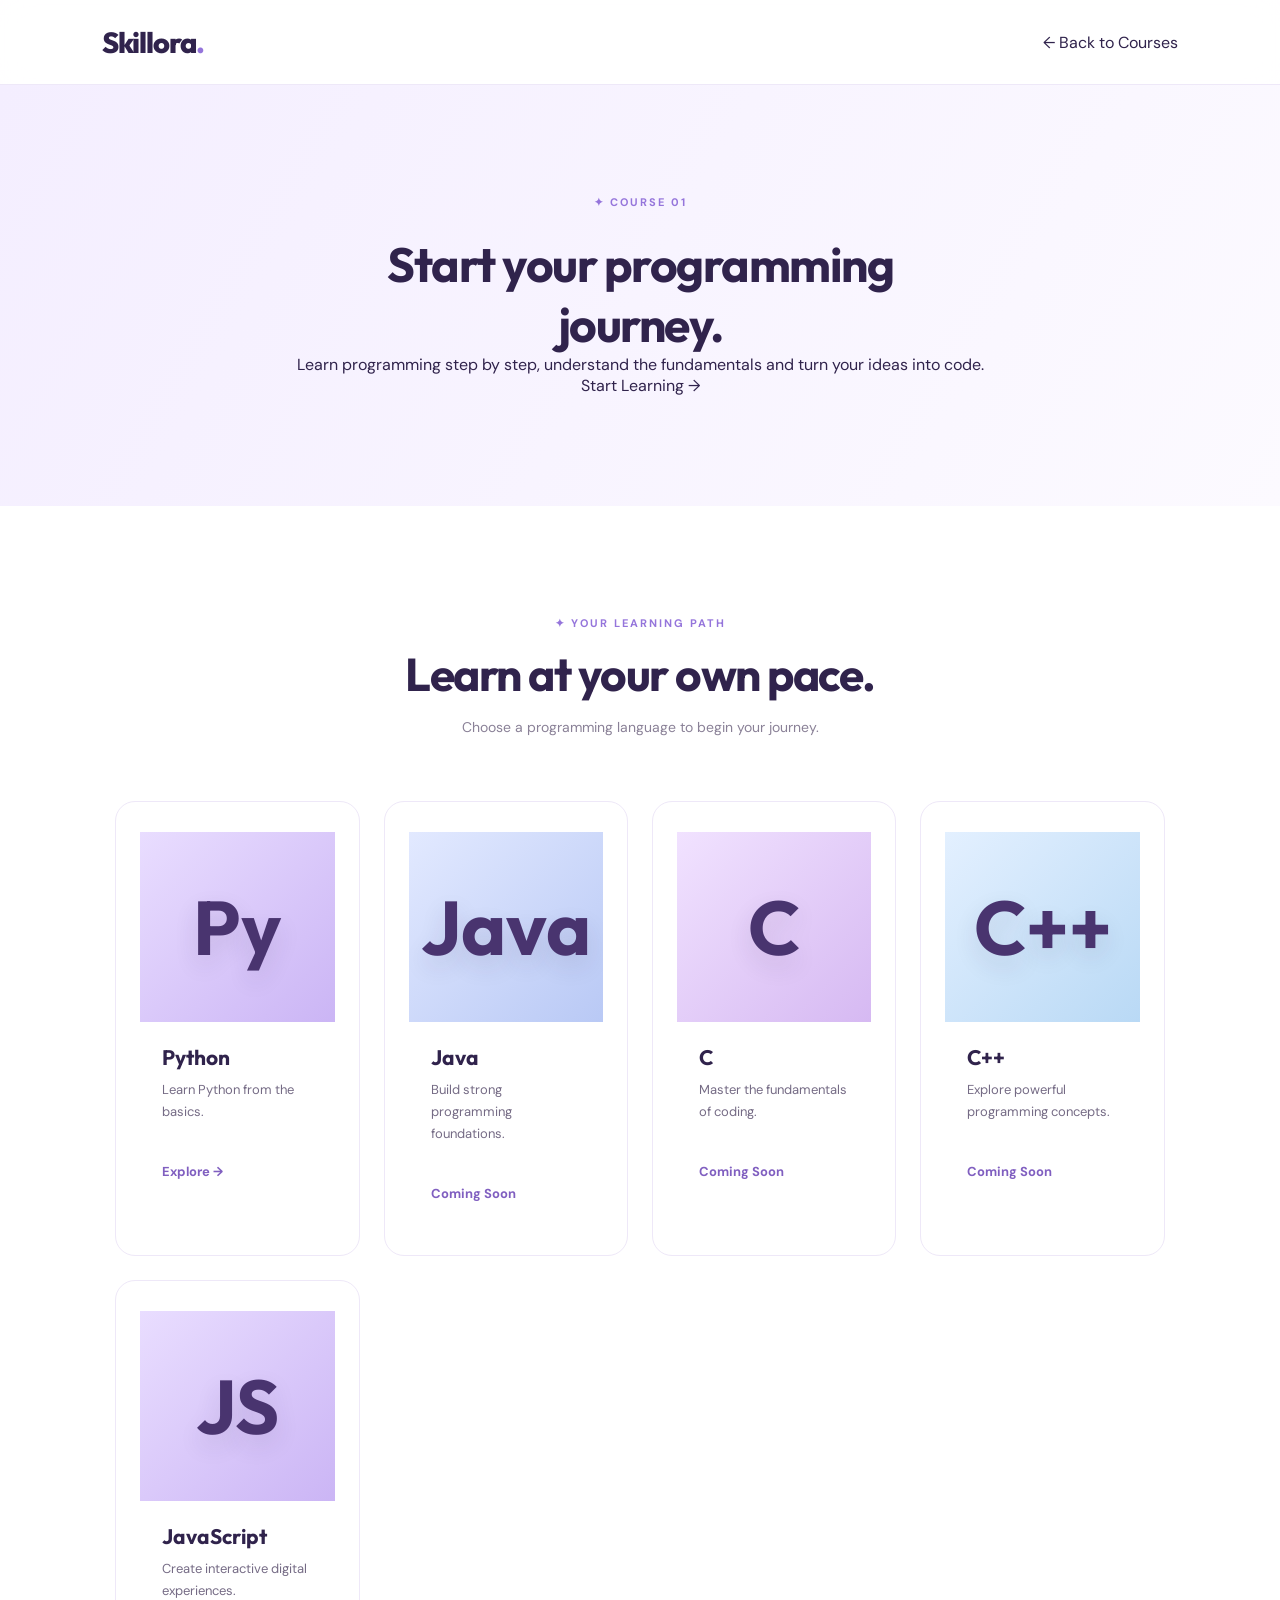
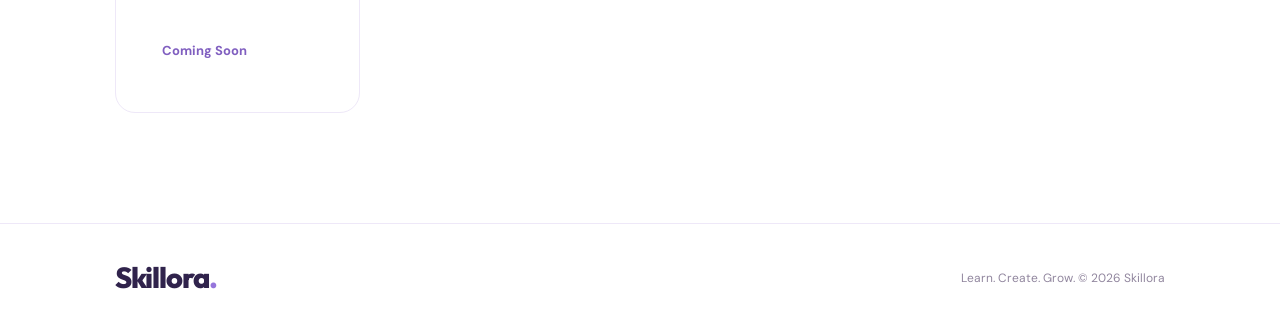
==== programming.html @ 7ea7abd1 "Initial Skillora website" ====
<!DOCTYPE html>
<html lang="en">
<head>
    <meta charset="UTF-8">
    <meta name="viewport" content="width=device-width, initial-scale=1.0">

    <title>Programming | Skillora</title>

    <link rel="stylesheet" href="style.css">

    <link rel="preconnect" href="https://fonts.googleapis.com">
    <link rel="preconnect" href="https://fonts.gstatic.com" crossorigin>
    <link href="https://fonts.googleapis.com/css2?family=DM+Sans:wght@400;500;600;700&family=Outfit:wght@400;500;600;700&display=swap" rel="stylesheet">
</head>

<body>

    <nav class="navbar">
        <a href="index.html" class="logo">Skillora<span>.</span></a>
        <a href="index.html#courses">← Back to Courses</a>
    </nav>

    <section class="about">
        <p class="eyebrow">✦ COURSE 01</p>

        <h2>Start your programming journey.</h2>

        <p>
            Learn programming step by step, understand
            the fundamentals and turn your ideas into code.
        </p>

        <a href="#lessons" class="btn btn-primary">
            Start Learning →
        </a>
    </section>

    <section class="courses" id="lessons">

        <div class="section-heading">
            <p class="eyebrow">✦ YOUR LEARNING PATH</p>
            <h2>Learn at your own pace.</h2>
            <p>Choose a programming language to begin your journey.</p>
        </div>

        <div class="course-grid">

            <a href="python.html" class="course-card">
                <div class="course-image programming-art">
                    <div class="art-symbol">Py</div>
                </div>
                <div class="course-content">
                    <h3>Python</h3>
                    <p>Learn Python from the basics.</p>
                    <span>Explore →</span>
                </div>
            </a>

            <div class="course-card">
                <div class="course-image data-art">
                    <div class="art-symbol">Java</div>
                </div>
                <div class="course-content">
                    <h3>Java</h3>
                    <p>Build strong programming foundations.</p>
                    <span>Coming Soon</span>
                </div>
            </div>

            <div class="course-card">
                <div class="course-image game-art">
                    <div class="art-symbol">C</div>
                </div>
                <div class="course-content">
                    <h3>C</h3>
                    <p>Master the fundamentals of coding.</p>
                    <span>Coming Soon</span>
                </div>
            </div>

            <div class="course-card">
                <div class="course-image web-art">
                    <div class="art-symbol">C++</div>
                </div>
                <div class="course-content">
                    <h3>C++</h3>
                    <p>Explore powerful programming concepts.</p>
                    <span>Coming Soon</span>
                </div>
            </div>

            <div class="course-card">
                <div class="course-image programming-art">
                    <div class="art-symbol">JS</div>
                </div>
                <div class="course-content">
                    <h3>JavaScript</h3>
                    <p>Create interactive digital experiences.</p>
                    <span>Coming Soon</span>
                </div>
            </div>

        </div>

    </section>

    <footer>
        <a href="index.html" class="logo">Skillora<span>.</span></a>
        <p>Learn. Create. Grow. © 2026 Skillora</p>
    </footer>

</body>
</html>
---- style.css ----
/* =========================
   SKILLORA - GLOBAL DESIGN
========================= */

:root {
    --primary: #9575DB;
    --dark: #30234C;
    --light: #F8F5FF;
    --lavender: #EDE5FF;
    --text: #514765;
}

* {
    margin: 0;
    padding: 0;
    box-sizing: border-box;
    scroll-behavior: smooth;
}

body {
    font-family: 'DM Sans', sans-serif;
    background: #FCFAFF;
    color: var(--dark);
    overflow-x: hidden;
}

h1, h2, h3, .logo {
    font-family: 'Outfit', sans-serif;
}

a {
    text-decoration: none;
    color: inherit;
}


/* =========================
   NAVIGATION BAR
========================= */

.navbar {
    width: 100%;
    height: 85px;
    padding: 0 8%;
    display: flex;
    align-items: center;
    justify-content: space-between;
    background: rgba(255,255,255,0.85);
    backdrop-filter: blur(15px);
    position: sticky;
    top: 0;
    z-index: 100;
    border-bottom: 1px solid #EEE8F8;
}

.logo {
    font-size: 29px;
    font-weight: 800;
    letter-spacing: -1px;
}

.logo span {
    color: var(--primary);
}

.navbar nav {
    display: flex;
    gap: 40px;
}

.navbar nav a {
    color: #716781;
    font-size: 14px;
    transition: color 0.3s;
}

.navbar nav a:hover {
    color: var(--primary);
}

.nav-button {
    background: var(--dark);
    color: white;
    padding: 13px 23px;
    border-radius: 30px;
    font-size: 13px;
    transition: 0.3s;
}

.nav-button:hover {
    background: var(--primary);
    transform: translateY(-3px);
}


/* =========================
   HERO SECTION
========================= */

.hero {
    min-height: 650px;
    padding: 90px 9%;
    display: flex;
    align-items: center;
    justify-content: space-between;
    gap: 50px;
    position: relative;
    overflow: hidden;

    background:
        radial-gradient(
            circle at 85% 35%,
            #E9DCFF,
            transparent 35%
        ),
        linear-gradient(120deg, #FCFAFF, #F3EDFF);
}

.hero-content {
    max-width: 570px;
    position: relative;
    z-index: 2;
    animation: slideIn 1s ease both;
}

.eyebrow {
    color: var(--primary);
    font-size: 11px;
    font-weight: 700;
    letter-spacing: 2px;
    margin-bottom: 25px;
}

.hero h1 {
    font-size: clamp(45px, 5.5vw, 76px);
    line-height: 1.08;
    letter-spacing: -3px;
    font-weight: 700;
}

.hero h1 span {
    display: block;
    color: var(--primary);
}

.hero-description {
    color: var(--text);
    font-size: 16px;
    line-height: 1.9;
    margin-top: 25px;
    max-width: 450px;
}

.hero-buttons {
    display: flex;
    align-items: center;
    gap: 18px;
    margin-top: 35px;
}

.primary-button {
    background: linear-gradient(120deg, #A98AE9, #7955C7);
    color: white;
    padding: 16px 25px;
    border-radius: 12px;
    font-weight: 600;
    font-size: 14px;
    box-shadow: 0 10px 25px #A98AE940;
    transition: 0.35s;
}

.primary-button:hover {
    transform: translateY(-5px);
    box-shadow: 0 15px 30px #A98AE960;
}

.secondary-button {
    color: var(--dark);
    font-size: 14px;
    font-weight: 600;
    padding: 15px;
    transition: 0.3s;
}

.secondary-button:hover {
    color: var(--primary);
}

.hero-note {
    color: #8A7E9D;
    font-size: 12px;
    margin-top: 35px;
}


/* =========================
   HERO VISUAL
========================= */

.hero-visual {
    width: 420px;
    height: 440px;
    display: flex;
    align-items: center;
    justify-content: center;
    position: relative;
    flex-shrink: 0;
}

.visual-glow {
    position: absolute;
    width: 350px;
    height: 350px;
    border-radius: 50%;
    background: #D9C5FF;
    filter: blur(80px);
    opacity: 0.7;
    animation: glowPulse 5s ease-in-out infinite;
}

.visual-card {
    width: 310px;
    height: 350px;
    position: relative;
    z-index: 2;
    padding: 22px;
    border-radius: 25px;
    background: rgba(255,255,255,0.65);
    border: 1px solid rgba(255,255,255,0.9);
    backdrop-filter: blur(20px);
    box-shadow: 0 25px 70px #7153A520;
    animation: cardFloat 5s ease-in-out infinite;
}

.visual-card-top {
    display: flex;
    justify-content: space-between;
    font-size: 10px;
    font-weight: 700;
    letter-spacing: 1px;
    color: #86759D;
}

.visual-card-top span:last-child {
    color: var(--primary);
    font-size: 20px;
}

.visual-art {
    height: 220px;
    display: flex;
    justify-content: center;
    align-items: center;
    position: relative;
}

.art-circle {
    width: 180px;
    height: 180px;
    border-radius: 50%;
    background: linear-gradient(135deg, #E5D6FF, #A98AE9);
    box-shadow: inset -15px -15px 30px #7955C740;
}

.art-ring {
    position: absolute;
    width: 210px;
    height: 210px;
    border: 1px solid #A98AE9;
    border-radius: 50%;
    transform: rotateX(65deg);
}

.art-sphere {
    position: absolute;
    width: 65px;
    height: 65px;
    border-radius: 50%;
    top: 25px;
    right: 45px;
    background: linear-gradient(135deg, #FFFFFF, #BDA4F1);
    box-shadow: 0 10px 30px #9471D550;
    animation: sphereFloat 4s ease-in-out infinite;
}

.visual-card-bottom {
    margin-top: 5px;
}

.visual-card-bottom h3 {
    font-size: 19px;
}

.visual-card-bottom p {
    color: #897E9A;
    font-size: 11px;
    margin-top: 5px;
}


/* FLOATING OBJECTS */

.floating-orb {
    position: absolute;
    border-radius: 50%;
    z-index: 3;
}

.orb-one {
    width: 17px;
    height: 17px;
    background: #C6A9F9;
    top: 50px;
    left: 20px;
    animation: sphereFloat 4s infinite;
}

.orb-two {
    width: 25px;
    height: 25px;
    background: #E5C8EC;
    bottom: 65px;
    right: 5px;
    animation: sphereFloat 5s infinite reverse;
}

.orb-three {
    width: 10px;
    height: 10px;
    background: #A98AE9;
    top: 100px;
    right: 30px;
    animation: sphereFloat 3s infinite;
}


/* =========================
   COURSES SECTION
========================= */

.courses {
    padding: 110px 9%;
    background: white;
}

.section-heading {
    text-align: center;
    margin-bottom: 65px;
}

.section-heading .eyebrow {
    margin-bottom: 15px;
}

.section-heading h2 {
    font-size: clamp(30px, 4vw, 46px);
    letter-spacing: -1.5px;
}

.section-heading h2 span {
    color: var(--primary);
}

.section-heading > p:last-child {
    color: #8A8197;
    margin-top: 15px;
    font-size: 14px;
}

.course-grid {
    display: grid;
    grid-template-columns: repeat(4, 1fr);
    gap: 22px;
}

.course-card {
    padding: 30px 24px;
    min-height: 225px;
    border: 1px solid #EEE8F8;
    border-radius: 20px;
    background: linear-gradient(145deg, #FFFFFF, #FAF7FF);
    transition: transform 0.4s, box-shadow 0.4s;
    position: relative;
    overflow: hidden;
}

.course-card:hover {
    transform: translateY(-12px);
    box-shadow: 0 20px 45px #7955C71A;
}

.course-icon {
    width: 42px;
    height: 42px;
    display: flex;
    align-items: center;
    justify-content: center;
    border-radius: 13px;
    background: var(--lavender);
    color: #7955C7;
    font-weight: 700;
    margin-bottom: 28px;
}

.course-card h3 {
    font-size: 19px;
    margin-bottom: 10px;
}

.course-card p {
    font-size: 12px;
    color: #8A8197;
    line-height: 1.7;
}

.course-card span {
    display: inline-block;
    margin-top: 20px;
    font-size: 12px;
    font-weight: 700;
    color: var(--primary);
}


/* =========================
   ABOUT SECTION
========================= */

.about {
    padding: 110px 20px;
    text-align: center;
    background: linear-gradient(120deg, #F4EEFF, #FCFAFF);
}

.about h2 {
    max-width: 650px;
    margin: auto;
    font-size: clamp(32px, 4vw, 48px);
    letter-spacing: -1.5px;
}

.about > p:last-child {
    max-width: 480px;
    margin: 25px auto 0;
    color: #81758F;
    font-size: 14px;
    line-height: 1.9;
}


/* =========================
   FOOTER
========================= */

footer {
    padding: 35px 9%;
    display: flex;
    align-items: center;
    justify-content: space-between;
    background: white;
    border-top: 1px solid #EEE8F8;
}

footer p {
    color: #91869E;
    font-size: 12px;
}


/* =========================
   ANIMATIONS
========================= */

@keyframes slideIn {
    from {
        opacity: 0;
        transform: translateX(-35px);
    }

    to {
        opacity: 1;
        transform: translateX(0);
    }
}

@keyframes cardFloat {
    0%, 100% {
        transform: translateY(0) rotate(0deg);
    }

    50% {
        transform: translateY(-12px) rotate(1deg);
    }
}

@keyframes sphereFloat {
    0%, 100% {
        transform: translateY(0);
    }

    50% {
        transform: translateY(-18px);
    }
}

@keyframes glowPulse {
    0%, 100% {
        transform: scale(1);
        opacity: 0.5;
    }

    50% {
        transform: scale(1.2);
        opacity: 0.85;
    }
}


/* =========================
   RESPONSIVE DESIGN
========================= */

@media (max-width: 950px) {

    .hero {
        padding: 70px 6%;
    }

    .hero-visual {
        width: 340px;
    }

    .course-grid {
        grid-template-columns: repeat(2, 1fr);
    }

}

@media (max-width: 700px) {

    .navbar {
        padding: 0 5%;
    }

    .navbar nav {
        display: none;
    }

    .hero {
        flex-direction: column;
        text-align: center;
        padding: 75px 6%;
    }

    .hero-description {
        margin-left: auto;
        margin-right: auto;
    }

    .hero-buttons {
        justify-content: center;
        flex-wrap: wrap;
    }

    .hero-visual {
        width: 100%;
        max-width: 380px;
    }

    .hero-note {
        line-height: 1.8;
    }

    .courses {
        padding: 75px 6%;
    }

    .course-grid {
        grid-template-columns: 1fr;
    }

    footer {
        flex-direction: column;
        gap: 15px;
        text-align: center;
    }

}

/* SCROLL REVEAL */

.reveal {
    opacity: 0;
    transform: translateY(35px);
    transition: opacity 0.8s ease, transform 0.8s ease;
}

.reveal.visible {
    opacity: 1;
    transform: translateY(0);
}


/* NAVBAR SCROLL */

.navbar {
    transition: box-shadow 0.3s ease;
}

.navbar.scrolled {
    box-shadow: 0 8px 25px rgba(65, 40, 100, 0.08);
}


/* HERO VISUAL INTERACTION */

.visual-card {
    transition: transform 0.3s ease;
}

.hero-visual:hover .visual-card {
    transform: translate(
        var(--move-x, 0px),
        var(--move-y, 0px)
    );
}


/* REDUCE MOTION FOR ACCESSIBILITY */

@media (prefers-reduced-motion: reduce) {
    *, *::before, *::after {
        animation-duration: 0.01ms !important;
        transition-duration: 0.01ms !important;
        scroll-behavior: auto !important;
    }

    .reveal {
        opacity: 1;
        transform: none;
    }
}
/* CLEAN SKILLORA HERO ARTWORK */

.visual-art {
    height: 220px;
    display: flex;
    align-items: center;
    justify-content: flex-start;
    overflow: hidden;
    border-radius: 16px;
    background: linear-gradient(
        135deg,
        #eee7ff,
        #d9c9ff,
        #f8f5ff
    );
}

.art-message {
    padding: 25px;
    animation: artReveal 1s ease both;
}

.art-label {
    color: #7255a8;
    font-size: 9px;
    font-weight: 700;
    letter-spacing: 2px;
}

.art-message h2 {
    color: #30234c;
    font-family: 'Outfit', sans-serif;
    font-size: 38px;
    line-height: 1.05;
    margin: 18px 0;
}

.art-number {
    color: #7255a8;
    font-size: 10px;
    letter-spacing: 2px;
}

@keyframes artReveal {
    from {
        opacity: 0;
        transform: translateY(15px);
    }

    to {
        opacity: 1;
        transform: translateY(0);
    }
}

/* =========================
   SKILLORA COURSE CARDS
========================= */

.course-grid {
    display: grid;
    grid-template-columns: repeat(4, 1fr);
    gap: 24px;
    margin-top: 45px;
}

.course-card {
    background: #ffffff;
    border: 1px solid #eee8f8;
    border-radius: 20px;
    overflow: hidden;
    transition: transform 0.35s ease, box-shadow 0.35s ease;
    cursor: pointer;
}

.course-card:hover {
    transform: translateY(-9px);
    box-shadow: 0 20px 45px rgba(75, 48, 120, 0.13);
}

/* Artwork area */

.course-image {
    height: 190px;
    position: relative;
    display: flex;
    align-items: center;
    justify-content: center;
    overflow: hidden;
}

.programming-art {
    background: linear-gradient(135deg, #e9ddff, #cbb5f5);
}

.data-art {
    background: linear-gradient(135deg, #e2e9ff, #b9c9f5);
}

.game-art {
    background: linear-gradient(135deg, #f1e2ff, #d6b9f2);
}

.web-art {
    background: linear-gradient(135deg, #e3f0ff, #b9d9f5);
}

/* Artwork symbols */

.art-symbol {
    font-family: 'Outfit', sans-serif;
    font-size: 76px;
    font-weight: 700;
    color: #49346f;
    transition: transform 0.45s ease;
    text-shadow: 0 10px 25px rgba(48, 35, 76, 0.12);
}

.course-card:hover .art-symbol {
    transform: scale(1.15) rotate(-5deg);
}

.course-number {
    position: absolute;
    top: 16px;
    left: 17px;
    font-size: 10px;
    font-weight: 700;
    letter-spacing: 1.5px;
    color: #574477;
}

/* Card content */

.course-content {
    padding: 22px;
}

.course-content h3 {
    font-family: 'Outfit', sans-serif;
    font-size: 21px;
    color: #30234c;
    margin-bottom: 9px;
}

.course-content p {
    color: #756b85;
    font-size: 13px;
    line-height: 1.7;
    margin-bottom: 20px;
}

.course-content > span {
    color: #805fc0;
    font-size: 13px;
    font-weight: 700;
}

.course-content .arrow {
    display: inline-block;
    transition: transform 0.3s ease;
}

.course-card:hover .arrow {
    transform: translate(4px, -4px);
}

/* Responsive layout */

@media (max-width: 950px) {
    .course-grid {
        grid-template-columns: repeat(2, 1fr);
    }
}

@media (max-width: 600px) {
    .course-grid {
        grid-template-columns: 1fr;
    }
}


/* ============================
   SKILLORA AUTHENTICATION
============================ */

.auth-page {
    background: #F8F5FF;
    min-height: 100vh;
}

.auth-container {
    min-height: 85vh;
    display: grid;
    grid-template-columns: 1fr 1fr;
    align-items: center;
    gap: 70px;
    padding: 60px 10%;
}

.auth-card {
    background: white;
    padding: 45px;
    border-radius: 24px;
    box-shadow: 0 15px 50px rgba(48, 35, 76, 0.07);
    max-width: 500px;
    width: 100%;
}

.auth-card h1 {
    font-family: 'Outfit', sans-serif;
    font-size: 42px;
    color: #30234C;
    margin: 15px 0;
}

.auth-card h1 span,
.auth-visual h2 span {
    color: #9575DB;
}

.auth-card > p:not(.eyebrow) {
    color: #81758F;
    line-height: 1.7;
}

.google-btn {
    width: 100%;
    padding: 14px;
    margin-top: 28px;
    border: 1px solid #E5DFEF;
    border-radius: 10px;
    background: white;
    color: #30234C;
    font-family: 'DM Sans', sans-serif;
    font-weight: 600;
    font-size: 15px;
    cursor: pointer;
    transition: 0.3s;
}

.google-btn:hover {
    background: #F8F5FF;
    transform: translateY(-2px);
}

.google-btn span {
    margin-right: 10px;
    font-weight: bold;
    color: #4285F4;
    font-size: 18px;
}

.auth-divider {
    display: flex;
    align-items: center;
    gap: 15px;
    margin: 28px 0;
    color: #A69BB5;
    font-size: 10px;
    letter-spacing: 1px;
}

.auth-divider::before,
.auth-divider::after {
    content: "";
    height: 1px;
    flex: 1;
    background: #EAE4F3;
}

.auth-field {
    margin-bottom: 20px;
}

.auth-field label {
    display: block;
    margin-bottom: 8px;
    color: #514765;
    font-size: 13px;
    font-weight: 600;
}

.auth-field input {
    width: 100%;
    box-sizing: border-box;
    padding: 14px;
    border: 1px solid #E5DFEF;
    border-radius: 10px;
    outline: none;
    font-family: 'DM Sans', sans-serif;
    font-size: 14px;
}

.auth-field input:focus {
    border-color: #9575DB;
    box-shadow: 0 0 0 3px rgba(149, 117, 219, 0.12);
}

.auth-submit {
    width: 100%;
    padding: 15px;
    border: none;
    border-radius: 10px;
    background: #9575DB;
    color: white;
    font-size: 15px;
    font-weight: 700;
    cursor: pointer;
    transition: 0.3s;
}

.auth-submit:hover {
    background: #8060C4;
    transform: translateY(-2px);
}

.auth-switch {
    text-align: center;
    margin-top: 25px;
    color: #81758F;
    font-size: 13px;
}

.auth-switch button {
    border: none;
    background: none;
    color: #8060C4;
    font-weight: 700;
    cursor: pointer;
}

#auth-message {
    margin-top: 15px;
    font-size: 13px;
    color: #8060C4;
}

.auth-visual {
    padding: 40px;
}

.auth-visual h2 {
    font-family: 'Outfit', sans-serif;
    font-size: clamp(38px, 5vw, 65px);
    line-height: 1.15;
    color: #30234C;
    margin: 20px 0;
}

.auth-visual > p:last-child {
    color: #81758F;
}

@media (max-width: 850px) {
    .auth-container {
        grid-template-columns: 1fr;
        padding: 40px 6%;
        gap: 25px;
    }

    .auth-card {
        box-sizing: border-box;
        padding: 30px 22px;
    }

    .auth-visual {
        padding: 15px;
        text-align: center;
    }
}

/* ============================
   SKILLORA PROFILE DASHBOARD
============================ */

.profile-page {
    min-height: 100vh;
    background: #F8F5FF;
}

.profile-container {
    max-width: 1050px;
    margin: 60px auto;
    padding: 0 30px 60px;
}

.profile-header {
    display: flex;
    align-items: center;
    gap: 25px;
    background: white;
    padding: 35px;
    border-radius: 22px;
    box-shadow: 0 12px 40px rgba(48, 35, 76, 0.05);
}

.profile-avatar {
    width: 85px;
    height: 85px;
    flex-shrink: 0;
    display: grid;
    place-items: center;
    border-radius: 50%;
    background: #EDE5FF;
    color: #8060C4;
    font-family: 'Outfit', sans-serif;
    font-size: 34px;
    font-weight: 700;
}

.profile-intro {
    flex: 1;
}

.profile-intro h1 {
    font-family: 'Outfit', sans-serif;
    font-size: 36px;
    color: #30234C;
    margin: 8px 0;
}

.profile-intro h1 span {
    color: #9575DB;
}

.profile-intro > p:last-child {
    color: #81758F;
    font-size: 14px;
}

.edit-profile-btn {
    padding: 12px 20px;
    border: 1px solid #E5DFEF;
    border-radius: 9px;
    background: white;
    color: #8060C4;
    font-weight: 600;
    cursor: pointer;
}

.profile-stats {
    display: grid;
    grid-template-columns: repeat(3, 1fr);
    gap: 20px;
    margin: 25px 0;
}

.profile-stat {
    background: white;
    padding: 25px;
    border-radius: 16px;
}

.profile-stat span {
    color: #988DA6;
    font-size: 11px;
    letter-spacing: 1px;
    font-weight: 700;
}

.profile-stat h2 {
    color: #30234C;
    font-family: 'Outfit', sans-serif;
    font-size: 32px;
    margin-top: 12px;
}

.profile-menu {
    background: white;
    padding: 10px 30px;
    border-radius: 18px;
}

.profile-menu-item {
    display: flex;
    align-items: center;
    gap: 20px;
    padding: 25px 5px;
    text-decoration: none;
    border-bottom: 1px solid #F0ECF6;
    transition: 0.3s;
}

.profile-menu-item:last-child {
    border-bottom: none;
}

.profile-menu-item:hover {
    transform: translateX(5px);
}

.menu-icon {
    width: 48px;
    height: 48px;
    display: grid;
    place-items: center;
    border-radius: 12px;
    background: #F1EBFF;
    color: #8060C4;
    font-weight: 700;
}

.profile-menu-item h3 {
    color: #30234C;
    font-family: 'Outfit', sans-serif;
    font-size: 18px;
    margin-bottom: 5px;
}

.profile-menu-item p {
    color: #988DA6;
    font-size: 13px;
}

.menu-arrow {
    margin-left: auto;
    color: #9575DB;
    font-size: 22px;
}

.logout-btn {
    margin-top: 25px;
    padding: 14px 25px;
    border: 1px solid #E8D9E2;
    border-radius: 10px;
    background: white;
    color: #B45D78;
    font-weight: 700;
    cursor: pointer;
    transition: 0.3s;
}

.logout-btn:hover {
    background: #FFF1F5;
}

@media (max-width: 650px) {
    .profile-container {
        margin-top: 30px;
        padding: 0 18px 40px;
    }

    .profile-header {
        flex-wrap: wrap;
        padding: 25px;
    }

    .profile-intro h1 {
        font-size: 27px;
    }

    .profile-stats {
        grid-template-columns: 1fr;
    }

    .profile-menu {
        padding: 5px 18px;
    }

    .profile-menu-item {
        gap: 12px;
    }

    .profile-menu-item p {
        font-size: 12px;
    }
}

/* NAVBAR LINK SPACING */

.navbar {
    display: flex;
    align-items: center;
    justify-content: space-between;
    gap: 25px;
}

.nav-links {
    display: flex;
    align-items: center;
    gap: 28px;
    flex-wrap: wrap;
}

.nav-links a {
    white-space: nowrap;
}

@media (max-width: 750px) {
    .navbar {
        flex-wrap: wrap;
        gap: 15px;
    }

    .nav-links {
        gap: 15px;
    }
}

.article-card {
    background: white;
    border: 1px solid #eee8f7;
    border-radius: 20px;
    padding: 28px;
    margin-bottom: 20px;
    transition: transform 0.3s ease, box-shadow 0.3s ease;
}

.article-card:hover {
    transform: translateY(-5px);
    box-shadow: 0 12px 35px rgba(95, 55, 140, 0.12);
}

.article-card-number,
.lesson-modal-label {
    color: #8b65bd;
    font-size: 12px;
    font-weight: 700;
    letter-spacing: 2px;
}

.article-card h3 {
    color: #302044;
    margin: 14px 0 8px;
}

.article-card p {
    color: #777080;
    line-height: 1.6;
}

.article-open-btn,
.complete-article-btn,
#run-python {
    background: #7952a5;
    color: white;
    border: none;
    border-radius: 10px;
    padding: 12px 20px;
    cursor: pointer;
}

.python-lesson-modal {
    display: none;
    position: fixed;
    inset: 0;
    z-index: 9999;
    background: rgba(25, 15, 35, 0.7);
    overflow-y: auto;
    padding: 25px;
    justify-content: center;
    align-items: flex-start;
}

.lesson-modal-content {
    background: #fff;
    width: min(850px, 100%);
    margin: 25px auto;
    padding: 35px;
    border-radius: 22px;
    position: relative;
}

.lesson-close {
    position: absolute;
    right: 20px;
    top: 15px;
    border: none;
    background: none;
    font-size: 30px;
    cursor: pointer;
}

.lesson-caption {
    color: #8b65bd;
}

.lesson-explanation {
    line-height: 1.8;
    color: #51475c;
    white-space: normal;
}

.lesson-animation,
.lesson-challenge,
.python-editor-section {
    background: #f8f5fc;
    border-radius: 16px;
    padding: 22px;
    margin-top: 25px;
}

.stage-visual {
    background: #eee5f8;
    color: #59377c;
    border-radius: 12px;
    padding: 25px;
    text-align: center;
    font-size: 20px;
    font-weight: 700;
    margin: 15px 0;
}

.stage-controls,
.editor-buttons {
    display: flex;
    gap: 12px;
    margin-top: 15px;
}

.stage-controls button,
#reset-python {
    border: 1px solid #d8c8e8;
    background: white;
    color: #65458a;
    border-radius: 9px;
    padding: 10px 16px;
    cursor: pointer;
}

#python-code-editor {
    width: 100%;
    min-height: 150px;
    background: #211a2b;
    color: #f5eaff;
    border: none;
    border-radius: 12px;
    padding: 18px;
    font-family: monospace;
    font-size: 15px;
    resize: vertical;
}

.python-output {
    background: #211a2b;
    color: #d8f5dc;
    border-radius: 12px;
    padding: 15px;
    margin-top: 18px;
}

.python-output pre {
    white-space: pre-wrap;
    overflow-wrap: anywhere;
}

.challenge-option {
    display: block;
    width: 100%;
    text-align: left;
    padding: 13px;
    margin: 9px 0;
    border: 1px solid #e4d9ef;
    border-radius: 10px;
    background: white;
    cursor: pointer;
}

.challenge-option:hover {
    background: #f0e8f8;
}

#complete-article {
    margin-top: 25px;
}
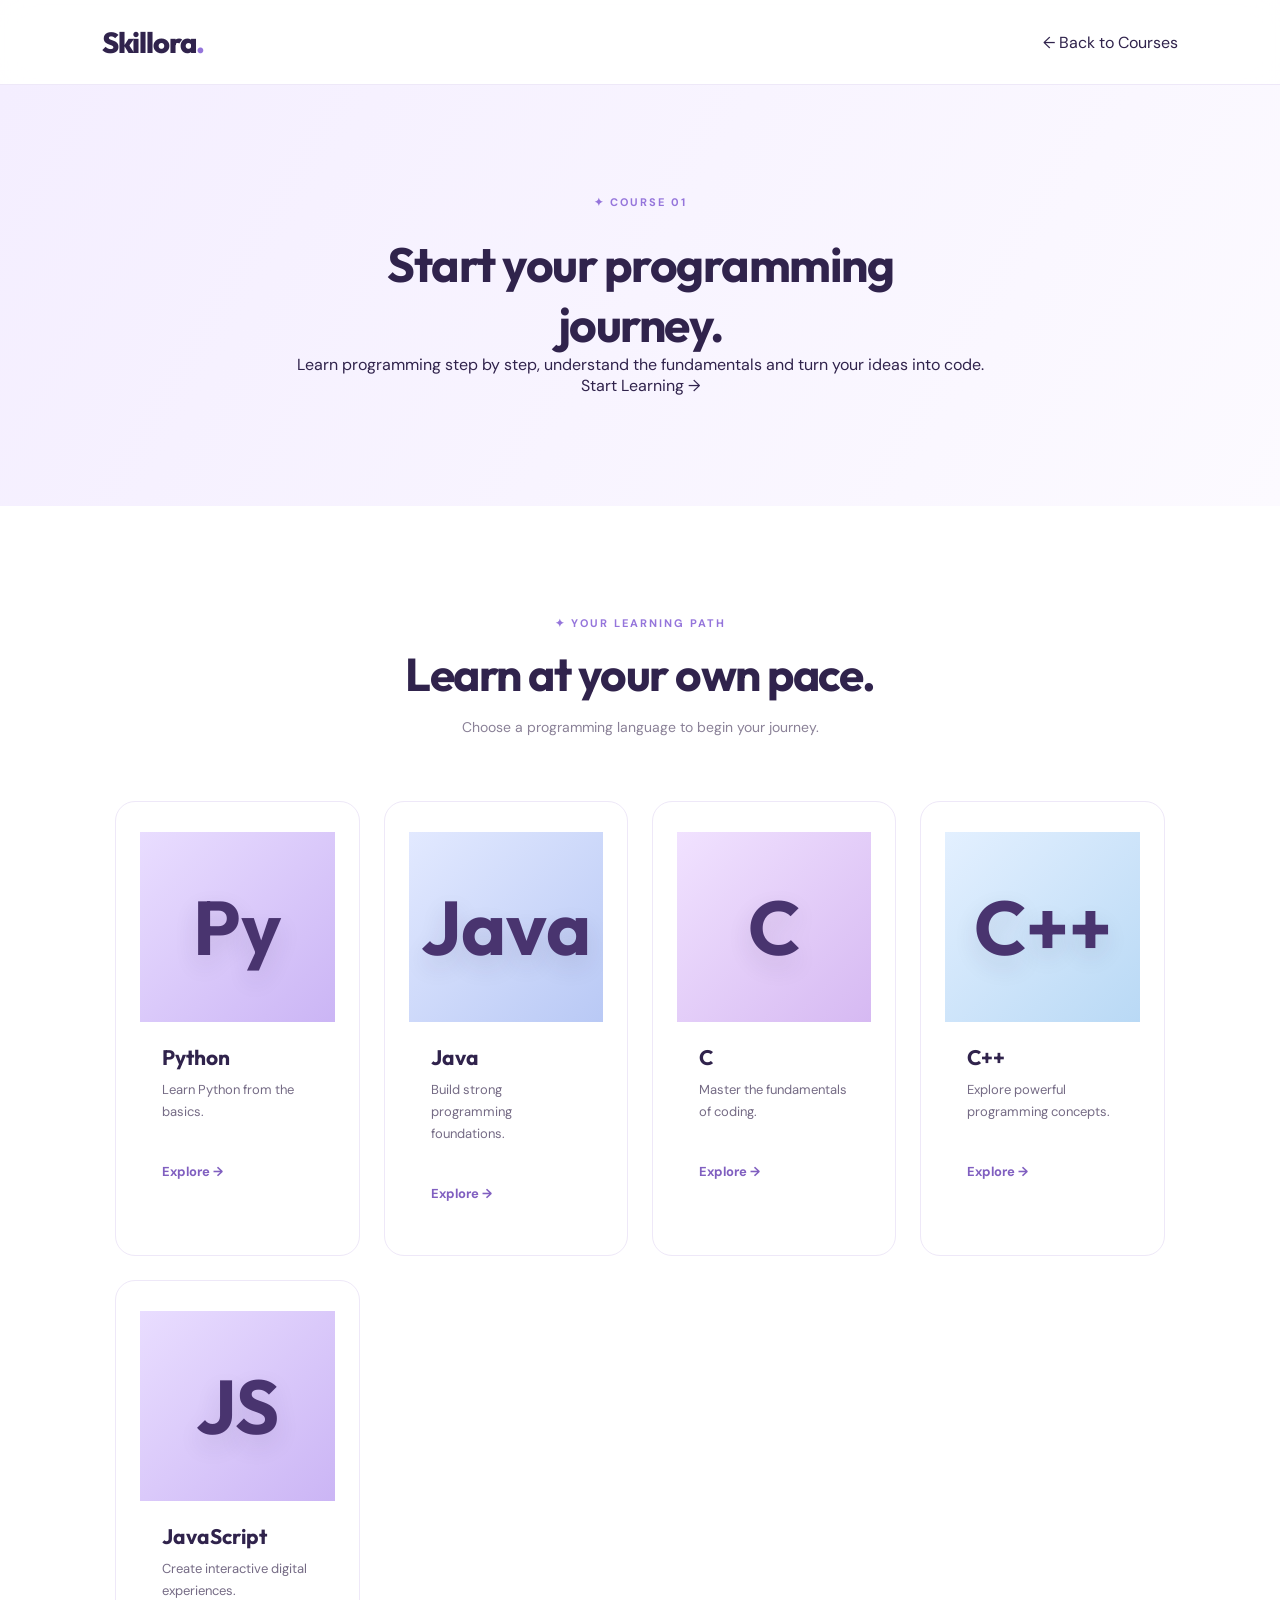
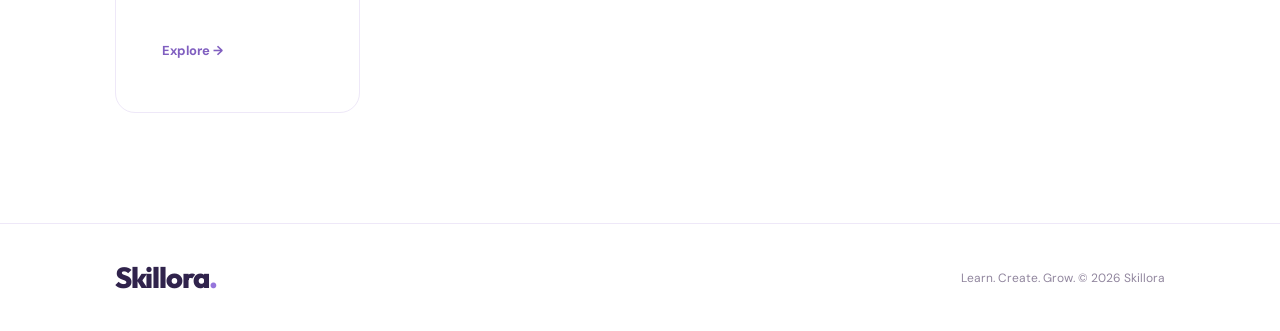
==== commit eaee8989: "Complete Skillora courses and learning paths" ====
--- a/programming.html
+++ b/programming.html
@@ -56,49 +56,49 @@
                 </div>
             </a>
 
-            <div class="course-card">
+            <a href="course.html?course=java" class="course-card">
                 <div class="course-image data-art">
                     <div class="art-symbol">Java</div>
                 </div>
                 <div class="course-content">
                     <h3>Java</h3>
                     <p>Build strong programming foundations.</p>
-                    <span>Coming Soon</span>
+                    <span>Explore →</span>
                 </div>
-            </div>
+            </a>
 
-            <div class="course-card">
+            <a href="course.html?course=c" class="course-card">
                 <div class="course-image game-art">
                     <div class="art-symbol">C</div>
                 </div>
                 <div class="course-content">
                     <h3>C</h3>
                     <p>Master the fundamentals of coding.</p>
-                    <span>Coming Soon</span>
+                    <span>Explore →</span>
                 </div>
-            </div>
+            </a>
 
-            <div class="course-card">
+            <a href="course.html?course=cpp" class="course-card">
                 <div class="course-image web-art">
                     <div class="art-symbol">C++</div>
                 </div>
                 <div class="course-content">
                     <h3>C++</h3>
                     <p>Explore powerful programming concepts.</p>
-                    <span>Coming Soon</span>
+                    <span>Explore →</span>
                 </div>
-            </div>
+            </a>
 
-            <div class="course-card">
+            <a href="course.html?course=javascript" class="course-card">
                 <div class="course-image programming-art">
                     <div class="art-symbol">JS</div>
                 </div>
                 <div class="course-content">
                     <h3>JavaScript</h3>
                     <p>Create interactive digital experiences.</p>
-                    <span>Coming Soon</span>
+                    <span>Explore →</span>
                 </div>
-            </div>
+            </a>
 
         </div>
 
